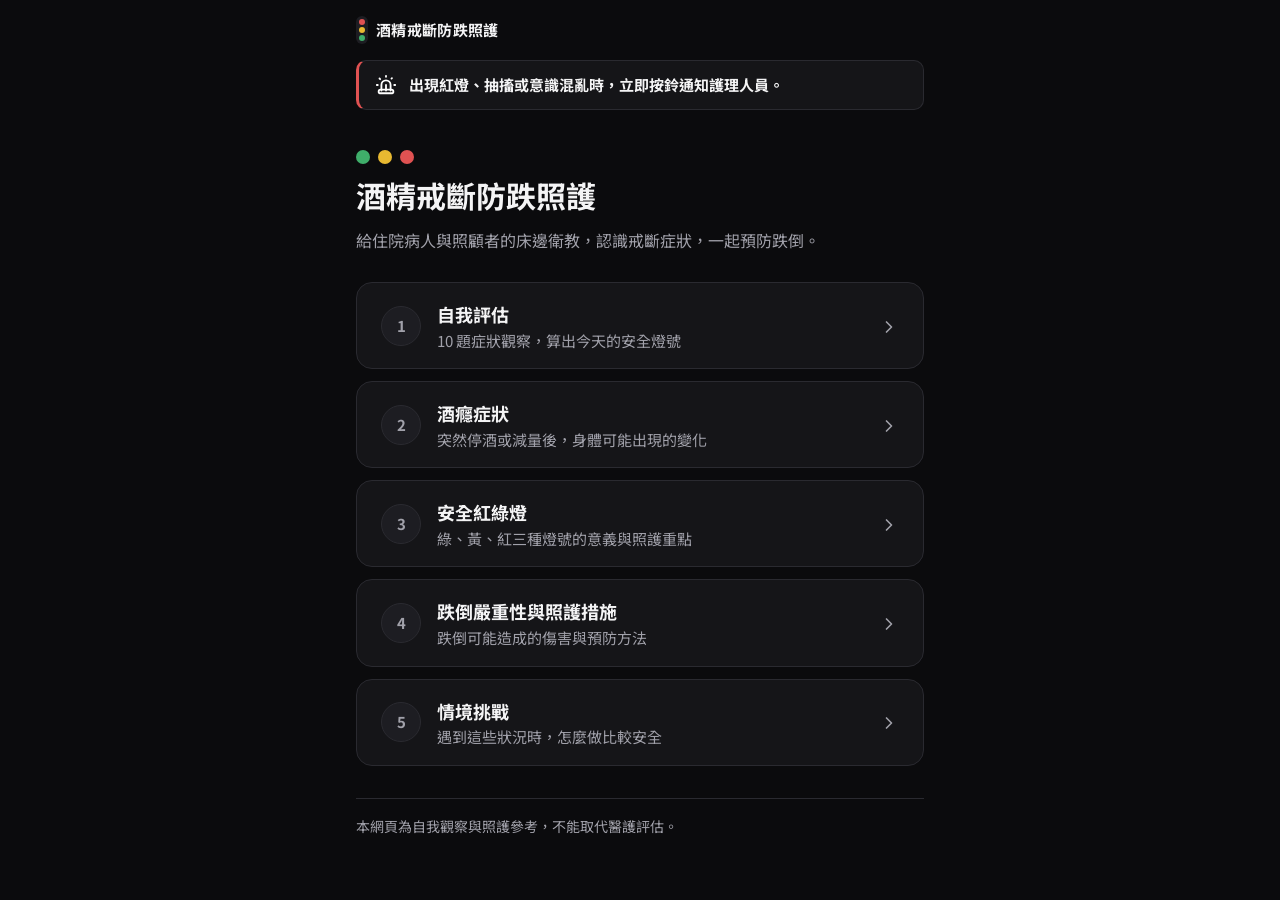
==== index.html @ e3b5a5f8 "first commit" ====
<!doctype html>
<html lang="zh-Hant-TW">
<head>
  <meta charset="utf-8">
  <meta name="viewport" content="width=device-width, initial-scale=1, viewport-fit=cover">
  <meta name="theme-color" content="#0b0b0d">
  <title>酒精戒斷防跌照護｜床邊衛教</title>
  <meta name="description" content="酒精戒斷防跌照護：給住院病人與照顧者的床邊衛教，包含症狀自我評估、安全紅綠燈、戒斷症狀時序與防跌照護措施。">
  <link rel="preconnect" href="https://fonts.googleapis.com">
  <link rel="preconnect" href="https://fonts.gstatic.com" crossorigin>
  <link rel="stylesheet" href="https://fonts.googleapis.com/css2?family=Noto+Sans+TC:wght@400;500;700&display=swap">
  <link rel="icon" href="assets/icons/favicon.svg" type="image/svg+xml">
  <link rel="stylesheet" href="css/style.css">
</head>
<body data-page="home">
  <div class="page">
    <header id="site-header"></header>
    <div id="site-notice"></div>
    <main id="main" class="fade-in"></main>
    <footer id="site-footer"></footer>
  </div>
  <script src="js/content.js"></script>
  <script src="js/common.js"></script>
  <script src="js/pages.js"></script>
</body>
</html>
---- css/style.css ----
:root {
  --bg: #0b0b0d;
  --surface: #151518;
  --surface-2: #1d1d22;
  --border: #2a2a30;
  --border-strong: #3a3a42;
  --text: #f4f4f5;
  --muted: #a1a1aa;

  --green: #3fae6a;
  --yellow: #e8b931;
  --red: #e05252;

  --radius: 16px;
  --radius-sm: 10px;
  --radius-pill: 999px;

  --s1: 4px;
  --s2: 8px;
  --s3: 12px;
  --s4: 16px;
  --s5: 24px;
  --s6: 32px;
  --s7: 48px;

  --fs-page: 26px;
  --fs-card: 20px;
  --fs-sub: 17px;
  --fs-body: 17px;
  --fs-small: 14px;
  --lh: 1.7;

  --font: "Noto Sans TC", "PingFang TC", "Microsoft JhengHei", sans-serif;
  --fade: 0.2s cubic-bezier(0.2, 0.7, 0.2, 1);
}

*,
*::before,
*::after {
  box-sizing: border-box;
}

html {
  -webkit-text-size-adjust: 100%;
  text-size-adjust: 100%;
}

body {
  margin: 0;
  background: var(--bg);
  color: var(--text);
  font-family: var(--font);
  font-size: var(--fs-body);
  line-height: var(--lh);
  -webkit-font-smoothing: antialiased;
}

h1,
h2,
h3,
p,
ul,
ol {
  margin: 0;
}

a {
  color: inherit;
}

button {
  font: inherit;
  color: inherit;
}

img {
  max-width: 100%;
  display: block;
}

:focus-visible {
  outline: 2px solid var(--text);
  outline-offset: 3px;
}

/* ---------- Layout ---------- */

.page {
  max-width: 600px;
  margin: 0 auto;
  padding: 0 var(--s4) var(--s7);
}

.site-header {
  display: flex;
  align-items: center;
  justify-content: space-between;
  gap: var(--s3);
  padding: var(--s4) 0;
}

.brand {
  display: flex;
  align-items: center;
  gap: var(--s2);
  text-decoration: none;
  font-weight: 700;
  font-size: 15px;
  letter-spacing: 0.02em;
}

.brand__dots {
  display: inline-flex;
  flex-direction: column;
  gap: 2px;
  padding: 3px;
  border-radius: 6px;
  background: var(--surface-2);
}

.brand__dots span {
  width: 6px;
  height: 6px;
  border-radius: 50%;
}

.brand__dots span:nth-child(1) { background: var(--red); }
.brand__dots span:nth-child(2) { background: var(--yellow); }
.brand__dots span:nth-child(3) { background: var(--green); }

.back-link {
  display: inline-flex;
  align-items: center;
  gap: var(--s1);
  min-height: 44px;
  padding: 0 var(--s3);
  border: 1px solid var(--border);
  border-radius: var(--radius-pill);
  color: var(--muted);
  font-size: var(--fs-small);
  text-decoration: none;
  transition: color var(--fade), border-color var(--fade);
}

.back-link:hover {
  color: var(--text);
  border-color: var(--border-strong);
}

main {
  display: flex;
  flex-direction: column;
  gap: var(--s4);
}

.page-head {
  display: flex;
  flex-direction: column;
  gap: var(--s2);
  padding: var(--s2) 0 var(--s2);
}

.page-title {
  font-size: var(--fs-page);
  font-weight: 700;
  line-height: 1.35;
}

.page-lead {
  color: var(--muted);
  font-size: 16px;
}

.eyebrow {
  color: var(--muted);
  font-size: var(--fs-small);
  font-weight: 500;
  letter-spacing: 0.08em;
}

/* ---------- Notice ---------- */

.notice {
  display: flex;
  gap: var(--s3);
  align-items: flex-start;
  padding: var(--s3) var(--s4);
  margin-bottom: var(--s4);
  border: 1px solid var(--border);
  border-left: 3px solid var(--red);
  border-radius: var(--radius-sm);
  background: var(--surface);
  font-size: 15px;
  line-height: 1.6;
}

.notice__icon {
  flex: none;
  width: 22px;
  height: 22px;
  margin-top: 1px;
}

.notice strong {
  font-weight: 700;
}

.site-footer {
  margin-top: var(--s6);
  padding-top: var(--s4);
  border-top: 1px solid var(--border);
  color: var(--muted);
  font-size: var(--fs-small);
}

/* ---------- Cards ---------- */

.card {
  padding: var(--s5);
  border: 1px solid var(--border);
  border-radius: var(--radius);
  background: var(--surface);
}

.card__title {
  font-size: var(--fs-card);
  font-weight: 700;
  line-height: 1.4;
}

.card__subtitle {
  color: var(--muted);
  font-size: 15px;
}

.section-label {
  margin-top: var(--s4);
  margin-bottom: var(--s2);
  font-size: var(--fs-sub);
  font-weight: 700;
}

.bullets {
  display: flex;
  flex-direction: column;
  gap: var(--s2);
  padding-left: 1.3em;
}

.bullets li::marker {
  color: var(--muted);
}

/* ---------- Home entries ---------- */

.hero {
  display: flex;
  flex-direction: column;
  gap: var(--s3);
  padding: var(--s5) 0 var(--s3);
}

.hero__title {
  font-size: 30px;
  font-weight: 700;
  line-height: 1.3;
}

.hero__lights {
  display: flex;
  gap: var(--s2);
}

.hero__lights span {
  width: 14px;
  height: 14px;
  border-radius: 50%;
}

.hero__lights span:nth-child(1) { background: var(--green); }
.hero__lights span:nth-child(2) { background: var(--yellow); }
.hero__lights span:nth-child(3) { background: var(--red); }

.entries {
  display: flex;
  flex-direction: column;
  gap: var(--s3);
  padding: 0;
  list-style: none;
}

.entry {
  display: flex;
  align-items: center;
  gap: var(--s4);
  padding: var(--s4) var(--s5);
  border: 1px solid var(--border);
  border-radius: var(--radius);
  background: var(--surface);
  text-decoration: none;
  transition: border-color var(--fade), background var(--fade);
}

.entry:hover {
  border-color: var(--border-strong);
  background: var(--surface-2);
}

.entry__no {
  flex: none;
  display: grid;
  place-items: center;
  width: 40px;
  height: 40px;
  border-radius: 50%;
  background: var(--surface-2);
  border: 1px solid var(--border);
  color: var(--muted);
  font-size: 15px;
  font-weight: 700;
}

.entry__body {
  flex: 1;
  min-width: 0;
}

.entry__title {
  display: block;
  font-size: 18px;
  font-weight: 700;
}

.entry__desc {
  display: block;
  color: var(--muted);
  font-size: 15px;
  line-height: 1.5;
}

.entry__arrow {
  flex: none;
  width: 20px;
  height: 20px;
  color: var(--muted);
}

/* ---------- Light card ---------- */

.light--green { --light: var(--green); }
.light--yellow { --light: var(--yellow); }
.light--red { --light: var(--red); }

.light-card {
  border-color: var(--light);
}

.light-card__head {
  display: flex;
  align-items: center;
  gap: var(--s4);
}

.light-card__icon {
  flex: none;
  display: grid;
  place-items: center;
  width: 56px;
  height: 56px;
  border-radius: 50%;
  background: var(--light);
}

.light-card__icon img {
  width: 26px;
  height: 26px;
}

/* ---------- Assessment ---------- */

.progress {
  position: sticky;
  top: 0;
  z-index: 5;
  display: flex;
  align-items: center;
  justify-content: space-between;
  gap: var(--s3);
  margin: 0 calc(var(--s4) * -1);
  padding: var(--s3) var(--s4);
  background: rgba(11, 11, 13, 0.92);
  border-bottom: 1px solid var(--border);
  -webkit-backdrop-filter: blur(8px);
  backdrop-filter: blur(8px);
}

.progress__done {
  color: var(--muted);
  font-size: 15px;
}

.progress__score {
  font-size: 15px;
  color: var(--muted);
}

.progress__score strong {
  color: var(--text);
  font-size: 22px;
  font-weight: 700;
  font-variant-numeric: tabular-nums;
}

.progress__bar {
  position: absolute;
  left: 0;
  bottom: -1px;
  height: 2px;
  width: var(--done, 0%);
  background: var(--text);
  transition: width var(--fade);
}

.items {
  display: flex;
  flex-direction: column;
  gap: var(--s4);
}

.item {
  display: flex;
  flex-direction: column;
  gap: var(--s3);
  transition: border-color var(--fade);
}

.item.is-answered {
  border-color: var(--border-strong);
}

.item__head {
  display: flex;
  align-items: flex-start;
  justify-content: space-between;
  gap: var(--s3);
}

.item__no {
  color: var(--muted);
  font-size: var(--fs-small);
  font-variant-numeric: tabular-nums;
}

.item__score {
  flex: none;
  min-width: 2ch;
  font-size: 32px;
  font-weight: 700;
  line-height: 1.1;
  text-align: right;
  font-variant-numeric: tabular-nums;
}

.item.is-unanswered .item__score {
  color: var(--border-strong);
}

.item__desc {
  min-height: 3.4em;
  padding: var(--s3) var(--s4);
  border-radius: var(--radius-sm);
  background: var(--surface-2);
  font-size: 16px;
  line-height: 1.6;
}

.item.is-unanswered .item__desc {
  color: var(--muted);
}

.item__hint {
  color: var(--muted);
  font-size: 15px;
}

.tag {
  display: inline-block;
  padding: 0 var(--s2);
  margin-left: var(--s2);
  border: 1px solid var(--border-strong);
  border-radius: var(--radius-pill);
  color: var(--muted);
  font-size: 13px;
  font-weight: 500;
  vertical-align: 3px;
}

/* Range slider */

.slider {
  --thumb: 28px;
  position: relative;
}

.range {
  --pct: 0%;
  -webkit-appearance: none;
  appearance: none;
  display: block;
  width: 100%;
  height: 44px;
  margin: 0;
  background: transparent;
  cursor: pointer;
  touch-action: pan-y;
}

.range::-webkit-slider-runnable-track {
  height: 6px;
  border-radius: var(--radius-pill);
  background: linear-gradient(to right, var(--text) var(--pct), var(--border-strong) var(--pct));
}

.range::-webkit-slider-thumb {
  -webkit-appearance: none;
  appearance: none;
  width: var(--thumb);
  height: var(--thumb);
  margin-top: calc((6px - var(--thumb)) / 2);
  border: 0;
  border-radius: 50%;
  background: #fff;
  box-shadow: 0 0 0 6px rgba(255, 255, 255, 0.08), 0 2px 6px rgba(0, 0, 0, 0.5);
}

.range::-moz-range-track {
  height: 6px;
  border-radius: var(--radius-pill);
  background: var(--border-strong);
}

.range::-moz-range-progress {
  height: 6px;
  border-radius: var(--radius-pill);
  background: var(--text);
}

.range::-moz-range-thumb {
  width: var(--thumb);
  height: var(--thumb);
  border: 0;
  border-radius: 50%;
  background: #fff;
  box-shadow: 0 0 0 6px rgba(255, 255, 255, 0.08), 0 2px 6px rgba(0, 0, 0, 0.5);
}

.item.is-unanswered .range::-webkit-slider-thumb {
  background: var(--surface-2);
  box-shadow: inset 0 0 0 2px var(--muted);
}

.item.is-unanswered .range::-moz-range-thumb {
  background: var(--surface-2);
  box-shadow: inset 0 0 0 2px var(--muted);
}

.range:focus-visible {
  outline: none;
}

.range:focus-visible::-webkit-slider-thumb {
  outline: 2px solid var(--text);
  outline-offset: 4px;
}

.ticks {
  position: relative;
  height: 20px;
  margin: 0 calc(var(--thumb) / 2);
  color: var(--muted);
  font-size: 13px;
  font-variant-numeric: tabular-nums;
}

.ticks span {
  position: absolute;
  top: 0;
  transform: translateX(-50%);
  line-height: 20px;
}

.ticks span.is-anchor {
  color: var(--text);
  font-weight: 700;
}

/* Segmented choice */

.segments {
  display: flex;
  flex-direction: column;
  gap: var(--s2);
}

.segment {
  display: flex;
  align-items: center;
  gap: var(--s3);
  min-height: 48px;
  padding: var(--s2) var(--s4);
  border: 1px solid var(--border);
  border-radius: var(--radius-sm);
  background: transparent;
  text-align: left;
  cursor: pointer;
  transition: border-color var(--fade), background var(--fade);
}

.segment b {
  display: grid;
  place-items: center;
  width: 28px;
  height: 28px;
  border-radius: 50%;
  background: var(--surface-2);
  font-variant-numeric: tabular-nums;
}

.segment:hover {
  border-color: var(--border-strong);
}

.segment[aria-pressed="true"] {
  border-color: var(--text);
  background: var(--surface-2);
}

.segment[aria-pressed="true"] b {
  background: var(--text);
  color: var(--bg);
}

/* Buttons */

.btn {
  display: inline-flex;
  align-items: center;
  justify-content: center;
  gap: var(--s2);
  width: 100%;
  min-height: 52px;
  padding: 0 var(--s5);
  border: 1px solid var(--text);
  border-radius: var(--radius-pill);
  background: var(--text);
  color: var(--bg);
  font-size: 17px;
  font-weight: 700;
  text-decoration: none;
  cursor: pointer;
  transition: opacity var(--fade), background var(--fade), color var(--fade);
}

.btn:disabled {
  border-color: var(--border-strong);
  background: transparent;
  color: var(--muted);
  cursor: not-allowed;
}

.btn--ghost {
  background: transparent;
  color: var(--text);
  border-color: var(--border-strong);
}

.submit-hint {
  color: var(--muted);
  font-size: var(--fs-small);
  text-align: center;
}

/* Result */

.result {
  display: flex;
  flex-direction: column;
  gap: var(--s4);
  scroll-margin-top: 72px;
}

.result[hidden] {
  display: none;
}

.result__actions {
  display: flex;
  gap: var(--s3);
}

.result__actions .btn {
  flex: 1;
}

.result__summary {
  display: flex;
  flex-direction: column;
  align-items: center;
  gap: var(--s1);
  padding: var(--s5);
  border: 1px solid var(--border);
  border-radius: var(--radius);
  background: var(--surface);
  text-align: center;
}

.result__score {
  font-size: 56px;
  font-weight: 700;
  line-height: 1.1;
  color: var(--light);
  font-variant-numeric: tabular-nums;
}

.result__score small {
  color: var(--muted);
  font-size: 20px;
  font-weight: 500;
}

.result__light {
  color: var(--light);
  font-size: 20px;
  font-weight: 700;
}

.result__range {
  color: var(--muted);
  font-size: var(--fs-small);
}

/* ---------- Timeline ---------- */

.timeline {
  position: relative;
  display: flex;
  flex-direction: column;
  gap: var(--s4);
  padding: 0 0 0 var(--s6);
  list-style: none;
}

.timeline::before {
  content: "";
  position: absolute;
  left: 11px;
  top: 12px;
  bottom: 12px;
  width: 2px;
  background: var(--border-strong);
}

.timeline__item {
  position: relative;
}

.timeline__item::before {
  content: "";
  position: absolute;
  left: calc(var(--s6) * -1 + 5px);
  top: 26px;
  width: 14px;
  height: 14px;
  border-radius: 50%;
  background: var(--bg);
  border: 2px solid var(--muted);
}

.timeline__item.is-alert::before {
  border-color: var(--red);
  background: var(--red);
}

.timeline__range {
  font-size: 22px;
  font-weight: 700;
  font-variant-numeric: tabular-nums;
}

.timeline__title {
  font-size: var(--fs-sub);
  font-weight: 700;
}

.timeline__body {
  margin-top: var(--s2);
  color: var(--muted);
}

.alert-tag {
  display: inline-block;
  margin-left: var(--s2);
  padding: 0 var(--s2);
  border: 1px solid var(--red);
  border-radius: var(--radius-pill);
  color: var(--red);
  font-size: 13px;
  font-weight: 700;
  vertical-align: 3px;
}

/* ---------- Fall care & scenarios ---------- */

.empty {
  display: flex;
  flex-direction: column;
  align-items: center;
  gap: var(--s2);
  padding: var(--s7) var(--s5);
  border: 1px dashed var(--border-strong);
  border-radius: var(--radius);
  color: var(--muted);
  text-align: center;
}

.empty__title {
  color: var(--text);
  font-size: 18px;
  font-weight: 700;
}

.severity {
  display: inline-block;
  margin-bottom: var(--s2);
  padding: 0 var(--s3);
  border: 1px solid var(--border-strong);
  border-radius: var(--radius-pill);
  color: var(--muted);
  font-size: 14px;
  font-weight: 500;
}

.media {
  margin-top: var(--s4);
  overflow: hidden;
  border-radius: var(--radius-sm);
  background: var(--surface-2);
}

.media figcaption {
  padding: var(--s2) var(--s3);
  color: var(--muted);
  font-size: var(--fs-small);
}

.video {
  position: relative;
  aspect-ratio: 16 / 9;
}

.video iframe {
  position: absolute;
  inset: 0;
  width: 100%;
  height: 100%;
  border: 0;
}

.video-link {
  display: block;
  padding: var(--s3) var(--s4);
  text-decoration: underline;
}

.options {
  display: flex;
  flex-direction: column;
  gap: var(--s2);
  margin-top: var(--s4);
}

.option {
  min-height: 48px;
  padding: var(--s3) var(--s4);
  border: 1px solid var(--border);
  border-radius: var(--radius-sm);
  background: transparent;
  text-align: left;
  line-height: 1.5;
  cursor: pointer;
  transition: border-color var(--fade), background var(--fade);
}

.option:hover:enabled {
  border-color: var(--border-strong);
}

.option:disabled {
  cursor: default;
}

.option.is-chosen {
  border-color: var(--text);
  background: var(--surface-2);
}

.option.is-best::after {
  content: "較合適";
  margin-left: var(--s2);
  padding: 0 var(--s2);
  border-radius: var(--radius-pill);
  background: var(--text);
  color: var(--bg);
  font-size: 12px;
  font-weight: 700;
  vertical-align: 2px;
}

.explain {
  margin-top: var(--s4);
  padding: var(--s4);
  border-radius: var(--radius-sm);
  background: var(--surface-2);
}

.explain[hidden] {
  display: none;
}

.explain p + .section-label {
  margin-top: var(--s3);
}

.explain .section-label:first-child {
  margin-top: 0;
}

/* ---------- Motion ---------- */

.fade-in {
  animation: fade-in var(--fade) both;
}

@keyframes fade-in {
  from {
    opacity: 0;
    transform: translateY(4px);
  }
  to {
    opacity: 1;
    transform: none;
  }
}

@media (prefers-reduced-motion: reduce) {
  *,
  *::before,
  *::after {
    animation: none !important;
    transition: none !important;
  }

  html {
    scroll-behavior: auto !important;
  }
}

@media (max-width: 380px) {
  .result__actions {
    flex-direction: column;
  }

  .card {
    padding: var(--s4);
  }
}
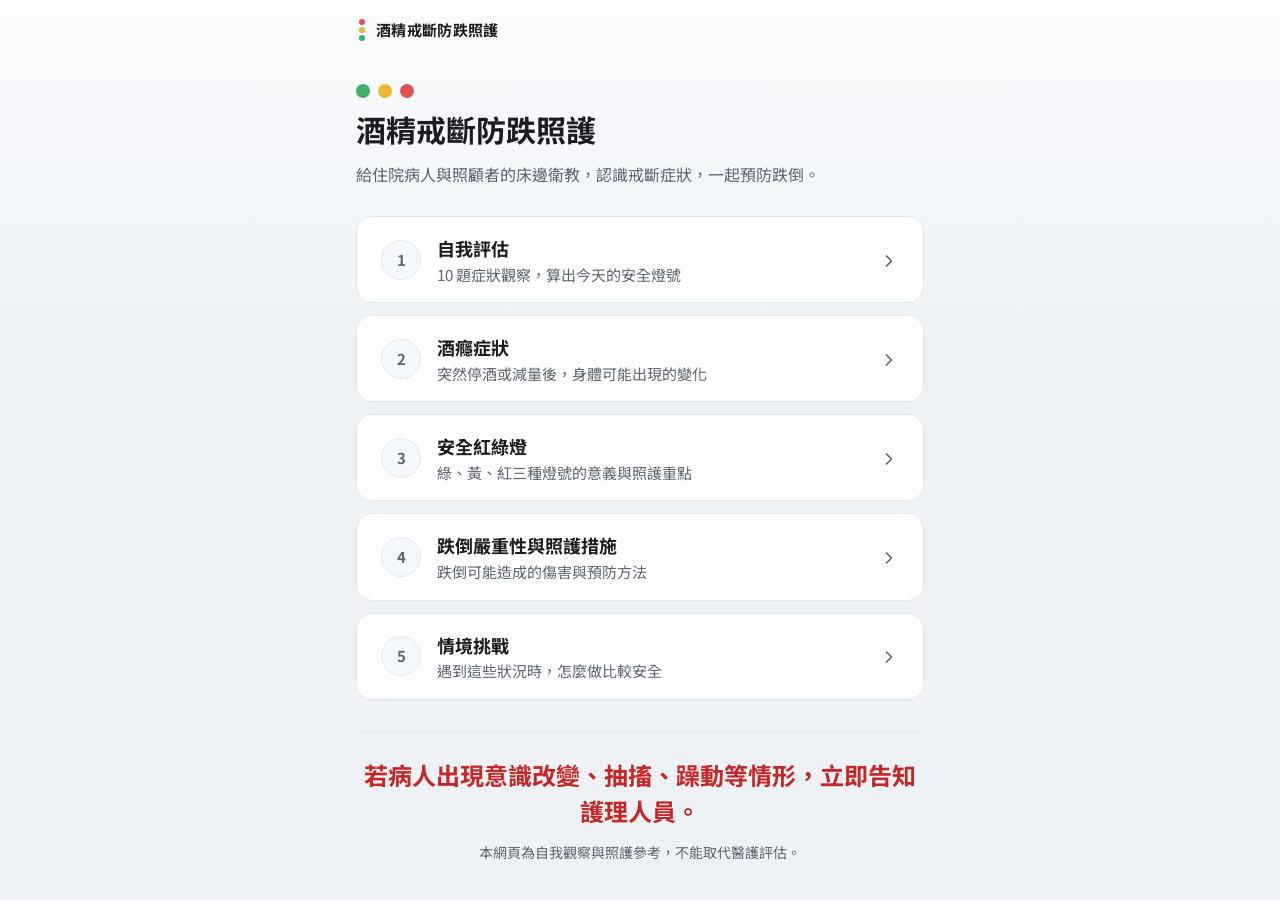
==== commit b859f0dd: "feat: 更新防跌衛教內容與淺色版面 - 警示改為頁尾紅字：若病人出現意識改變、抽搐、躁動等情形，立即告知護理人員 - 全站改為淺色背景與白色卡片，燈號色維持只用於燈號 - 結果頁加入綠、黃、紅 Q" ====
--- a/index.html
+++ b/index.html
@@ -3,7 +3,7 @@
 <head>
   <meta charset="utf-8">
   <meta name="viewport" content="width=device-width, initial-scale=1, viewport-fit=cover">
-  <meta name="theme-color" content="#0b0b0d">
+  <meta name="theme-color" content="#eef2f6">
   <title>酒精戒斷防跌照護｜床邊衛教</title>
   <meta name="description" content="酒精戒斷防跌照護：給住院病人與照顧者的床邊衛教，包含症狀自我評估、安全紅綠燈、戒斷症狀時序與防跌照護措施。">
   <link rel="preconnect" href="https://fonts.googleapis.com">
--- a/css/style.css
+++ b/css/style.css
@@ -1,15 +1,18 @@
 :root {
-  --bg: #0b0b0d;
-  --surface: #151518;
-  --surface-2: #1d1d22;
-  --border: #2a2a30;
-  --border-strong: #3a3a42;
-  --text: #f4f4f5;
-  --muted: #a1a1aa;
-
-  --green: #3fae6a;
-  --yellow: #e8b931;
-  --red: #e05252;
+  --bg: #eef2f6;
+  --surface: #ffffff;
+  --surface-2: #f4f7fb;
+  --border: #e2e7ee;
+  --border-strong: #c9d1dc;
+  --text: #1c1c21;
+  --muted: #5e6570;
+
+  --green: #1b7a43;
+  --green-fill: #3fae6a;
+  --yellow: #8d6200;
+  --yellow-fill: #e8b931;
+  --red: #c62828;
+  --red-fill: #e05252;
 
   --radius: 16px;
   --radius-sm: 10px;
@@ -47,7 +50,8 @@
 
 body {
   margin: 0;
-  background: var(--bg);
+  background: linear-gradient(180deg, #fbfcfe 0%, var(--bg) 320px);
+  background-attachment: fixed;
   color: var(--text);
   font-family: var(--font);
   font-size: var(--fs-body);
@@ -124,9 +128,9 @@
   border-radius: 50%;
 }
 
-.brand__dots span:nth-child(1) { background: var(--red); }
-.brand__dots span:nth-child(2) { background: var(--yellow); }
-.brand__dots span:nth-child(3) { background: var(--green); }
+.brand__dots span:nth-child(1) { background: var(--red-fill); }
+.brand__dots span:nth-child(2) { background: var(--yellow-fill); }
+.brand__dots span:nth-child(3) { background: var(--green-fill); }
 
 .back-link {
   display: inline-flex;
@@ -207,8 +211,20 @@
 
 .site-footer {
   margin-top: var(--s6);
-  padding-top: var(--s4);
+  padding-top: var(--s5);
   border-top: 1px solid var(--border);
+  text-align: center;
+}
+
+.site-footer__alert {
+  color: var(--red);
+  font-size: 24px;
+  font-weight: 700;
+  line-height: 1.5;
+}
+
+.site-footer__note {
+  margin-top: var(--s3);
   color: var(--muted);
   font-size: var(--fs-small);
 }
@@ -277,9 +293,9 @@
   border-radius: 50%;
 }
 
-.hero__lights span:nth-child(1) { background: var(--green); }
-.hero__lights span:nth-child(2) { background: var(--yellow); }
-.hero__lights span:nth-child(3) { background: var(--red); }
+.hero__lights span:nth-child(1) { background: var(--green-fill); }
+.hero__lights span:nth-child(2) { background: var(--yellow-fill); }
+.hero__lights span:nth-child(3) { background: var(--red-fill); }
 
 .entries {
   display: flex;
@@ -347,12 +363,12 @@
 
 /* ---------- Light card ---------- */
 
-.light--green { --light: var(--green); }
-.light--yellow { --light: var(--yellow); }
-.light--red { --light: var(--red); }
+.light--green { --light: var(--green); --light-fill: var(--green-fill); }
+.light--yellow { --light: var(--yellow); --light-fill: var(--yellow-fill); }
+.light--red { --light: var(--red); --light-fill: var(--red-fill); }
 
 .light-card {
-  border-color: var(--light);
+  border-color: var(--light-fill);
 }
 
 .light-card__head {
@@ -368,7 +384,7 @@
   width: 56px;
   height: 56px;
   border-radius: 50%;
-  background: var(--light);
+  background: var(--light-fill);
 }
 
 .light-card__icon img {
@@ -388,7 +404,7 @@
   gap: var(--s3);
   margin: 0 calc(var(--s4) * -1);
   padding: var(--s3) var(--s4);
-  background: rgba(11, 11, 13, 0.92);
+  background: rgba(251, 252, 254, 0.94);
   border-bottom: 1px solid var(--border);
   -webkit-backdrop-filter: blur(8px);
   backdrop-filter: blur(8px);
@@ -530,7 +546,7 @@
   border: 0;
   border-radius: 50%;
   background: #fff;
-  box-shadow: 0 0 0 6px rgba(255, 255, 255, 0.08), 0 2px 6px rgba(0, 0, 0, 0.5);
+  box-shadow: 0 0 0 2px var(--text), 0 2px 6px rgba(28, 28, 33, 0.16);
 }
 
 .range::-moz-range-track {
@@ -551,7 +567,7 @@
   border: 0;
   border-radius: 50%;
   background: #fff;
-  box-shadow: 0 0 0 6px rgba(255, 255, 255, 0.08), 0 2px 6px rgba(0, 0, 0, 0.5);
+  box-shadow: 0 0 0 2px var(--text), 0 2px 6px rgba(28, 28, 33, 0.16);
 }
 
 .item.is-unanswered .range::-webkit-slider-thumb {
@@ -722,6 +738,12 @@
   font-variant-numeric: tabular-nums;
 }
 
+.result__mascot {
+  width: 148px;
+  height: auto;
+  margin: var(--s2) auto var(--s1);
+}
+
 .result__score small {
   color: var(--muted);
   font-size: 20px;
@@ -847,6 +869,45 @@
   background: var(--surface-2);
 }
 
+.prose {
+  margin-top: var(--s3);
+}
+
+.injury-list {
+  display: flex;
+  flex-direction: column;
+  gap: var(--s4);
+  margin-top: var(--s4);
+}
+
+.injury {
+  display: flex;
+  gap: var(--s3);
+  align-items: flex-start;
+}
+
+.injury__icon {
+  flex: none;
+  width: 72px;
+  height: 72px;
+  border-radius: 18px;
+}
+
+.injury__title {
+  font-size: var(--fs-sub);
+  font-weight: 700;
+  line-height: 1.4;
+}
+
+.poster {
+  margin-top: var(--s4);
+}
+
+.poster img {
+  width: 100%;
+  border-radius: var(--radius-sm);
+}
+
 .media figcaption {
   padding: var(--s2) var(--s3);
   color: var(--muted);
@@ -905,14 +966,17 @@
 }
 
 .option.is-best::after {
-  content: "較合適";
+  content: "正確";
+  display: inline-block;
   margin-left: var(--s2);
   padding: 0 var(--s2);
   border-radius: var(--radius-pill);
   background: var(--text);
-  color: var(--bg);
+  color: #fff;
   font-size: 12px;
   font-weight: 700;
+  line-height: 1.6;
+  white-space: nowrap;
   vertical-align: 2px;
 }
 
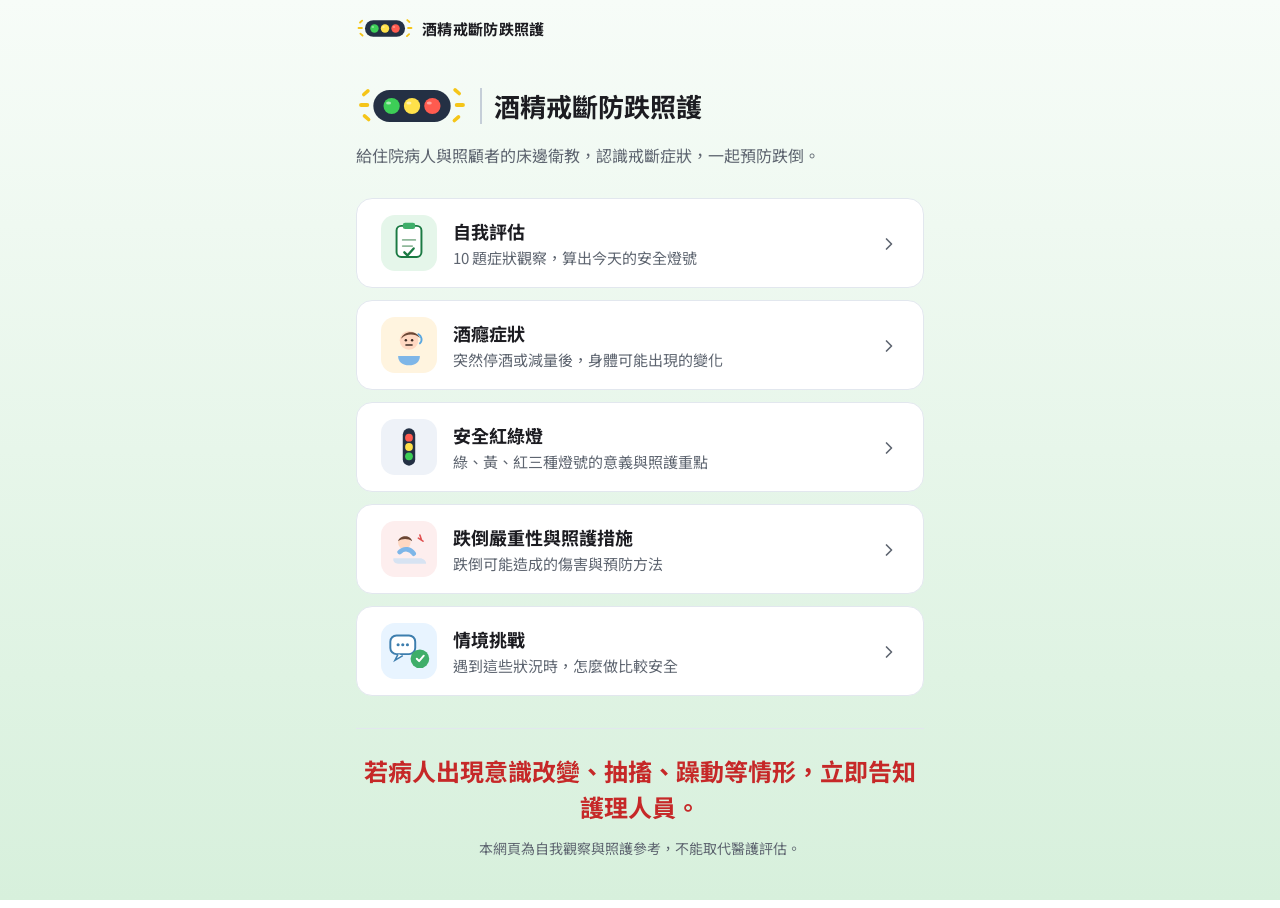
==== commit 3f1a2b2b: "feat: 第二次回饋修改與色覺友善答題 - 首頁標題改為紅綠燈標誌，入口卡改為圖示，背景改淺綠色 - 跌倒傷害改用圖文版面，預防海報去除黑邊並放大 - 安全紅綠燈三張卡改為圖文併用，黃燈加入視情況約" ====
--- a/index.html
+++ b/index.html
@@ -3,7 +3,7 @@
 <head>
   <meta charset="utf-8">
   <meta name="viewport" content="width=device-width, initial-scale=1, viewport-fit=cover">
-  <meta name="theme-color" content="#eef2f6">
+  <meta name="theme-color" content="#e3f4e6">
   <title>酒精戒斷防跌照護｜床邊衛教</title>
   <meta name="description" content="酒精戒斷防跌照護：給住院病人與照顧者的床邊衛教，包含症狀自我評估、安全紅綠燈、戒斷症狀時序與防跌照護措施。">
   <link rel="preconnect" href="https://fonts.googleapis.com">
--- a/css/style.css
+++ b/css/style.css
@@ -1,7 +1,7 @@
 :root {
-  --bg: #eef2f6;
+  --bg: #e3f4e6;
   --surface: #ffffff;
-  --surface-2: #f4f7fb;
+  --surface-2: #f3faf4;
   --border: #e2e7ee;
   --border-strong: #c9d1dc;
   --text: #1c1c21;
@@ -50,7 +50,7 @@
 
 body {
   margin: 0;
-  background: linear-gradient(180deg, #fbfcfe 0%, var(--bg) 320px);
+  background: linear-gradient(180deg, #f7fcf8 0%, #d7f0dc 100%);
   background-attachment: fixed;
   color: var(--text);
   font-family: var(--font);
@@ -113,24 +113,11 @@
   letter-spacing: 0.02em;
 }
 
-.brand__dots {
-  display: inline-flex;
-  flex-direction: column;
-  gap: 2px;
-  padding: 3px;
-  border-radius: 6px;
-  background: var(--surface-2);
-}
-
-.brand__dots span {
-  width: 6px;
-  height: 6px;
-  border-radius: 50%;
-}
-
-.brand__dots span:nth-child(1) { background: var(--red-fill); }
-.brand__dots span:nth-child(2) { background: var(--yellow-fill); }
-.brand__dots span:nth-child(3) { background: var(--green-fill); }
+.brand__signal {
+  width: 58px;
+  height: auto;
+  flex: none;
+}
 
 .back-link {
   display: inline-flex;
@@ -276,26 +263,31 @@
   padding: var(--s5) 0 var(--s3);
 }
 
+.hero__lockup {
+  display: flex;
+  align-items: center;
+  gap: var(--s3);
+}
+
+.hero__signal {
+  width: 112px;
+  height: auto;
+  flex: none;
+}
+
+.hero__rule {
+  width: 2px;
+  align-self: stretch;
+  margin: 6px 0;
+  background: #c5ced8;
+  flex: none;
+}
+
 .hero__title {
-  font-size: 30px;
-  font-weight: 700;
-  line-height: 1.3;
-}
-
-.hero__lights {
-  display: flex;
-  gap: var(--s2);
-}
-
-.hero__lights span {
-  width: 14px;
-  height: 14px;
-  border-radius: 50%;
-}
-
-.hero__lights span:nth-child(1) { background: var(--green-fill); }
-.hero__lights span:nth-child(2) { background: var(--yellow-fill); }
-.hero__lights span:nth-child(3) { background: var(--red-fill); }
+  font-size: 26px;
+  font-weight: 700;
+  line-height: 1.25;
+}
 
 .entries {
   display: flex;
@@ -322,18 +314,10 @@
   background: var(--surface-2);
 }
 
-.entry__no {
+.entry__icon {
   flex: none;
-  display: grid;
-  place-items: center;
-  width: 40px;
-  height: 40px;
-  border-radius: 50%;
-  background: var(--surface-2);
-  border: 1px solid var(--border);
-  color: var(--muted);
-  font-size: 15px;
-  font-weight: 700;
+  width: 56px;
+  height: 56px;
 }
 
 .entry__body {
@@ -369,6 +353,17 @@
 
 .light-card {
   border-color: var(--light-fill);
+}
+
+.light-figure {
+  margin: 0;
+}
+
+.light-figure img,
+.figure-card img {
+  width: 100%;
+  height: auto;
+  border-radius: var(--radius);
 }
 
 .light-card__head {
@@ -404,7 +399,7 @@
   gap: var(--s3);
   margin: 0 calc(var(--s4) * -1);
   padding: var(--s3) var(--s4);
-  background: rgba(251, 252, 254, 0.94);
+  background: rgba(247, 252, 248, 0.94);
   border-bottom: 1px solid var(--border);
   -webkit-backdrop-filter: blur(8px);
   backdrop-filter: blur(8px);
@@ -899,13 +894,21 @@
   line-height: 1.4;
 }
 
+.figure-card {
+  margin: 0;
+}
+
+.poster-card {
+  padding: var(--s4) var(--s2) var(--s2);
+}
+
 .poster {
-  margin-top: var(--s4);
+  margin-top: var(--s3);
 }
 
 .poster img {
   width: 100%;
-  border-radius: var(--radius-sm);
+  border-radius: 12px;
 }
 
 .media figcaption {
@@ -960,24 +963,59 @@
   cursor: default;
 }
 
-.option.is-chosen {
-  border-color: var(--text);
-  background: var(--surface-2);
-}
-
-.option.is-best::after {
-  content: "正確";
-  display: inline-block;
-  margin-left: var(--s2);
-  padding: 0 var(--s2);
+/* Answer states: shape and label carry the meaning, color only reinforces it. */
+
+.option {
+  display: flex;
+  align-items: center;
+  justify-content: space-between;
+  gap: var(--s3);
+  border-width: 2px;
+}
+
+.option__text {
+  flex: 1;
+}
+
+.option__mark {
+  flex: none;
+  padding: 2px var(--s3);
   border-radius: var(--radius-pill);
-  background: var(--text);
   color: #fff;
-  font-size: 12px;
-  font-weight: 700;
-  line-height: 1.6;
+  font-size: 14px;
+  font-weight: 700;
   white-space: nowrap;
-  vertical-align: 2px;
+}
+
+.option.is-best {
+  border-color: #145c32;
+  background: #e5f6ea;
+  color: #0f4a27;
+  font-weight: 700;
+}
+
+.option.is-best .option__mark {
+  background: #145c32;
+}
+
+.option.is-wrong {
+  border-color: #a51d1d;
+  background: #fdecea;
+  color: #7a1616;
+  font-weight: 700;
+  border-style: dashed;
+}
+
+.option.is-wrong .option__mark {
+  background: #a51d1d;
+}
+
+.option.is-dim {
+  opacity: 0.55;
+}
+
+.option__mark:empty {
+  display: none;
 }
 
 .explain {
